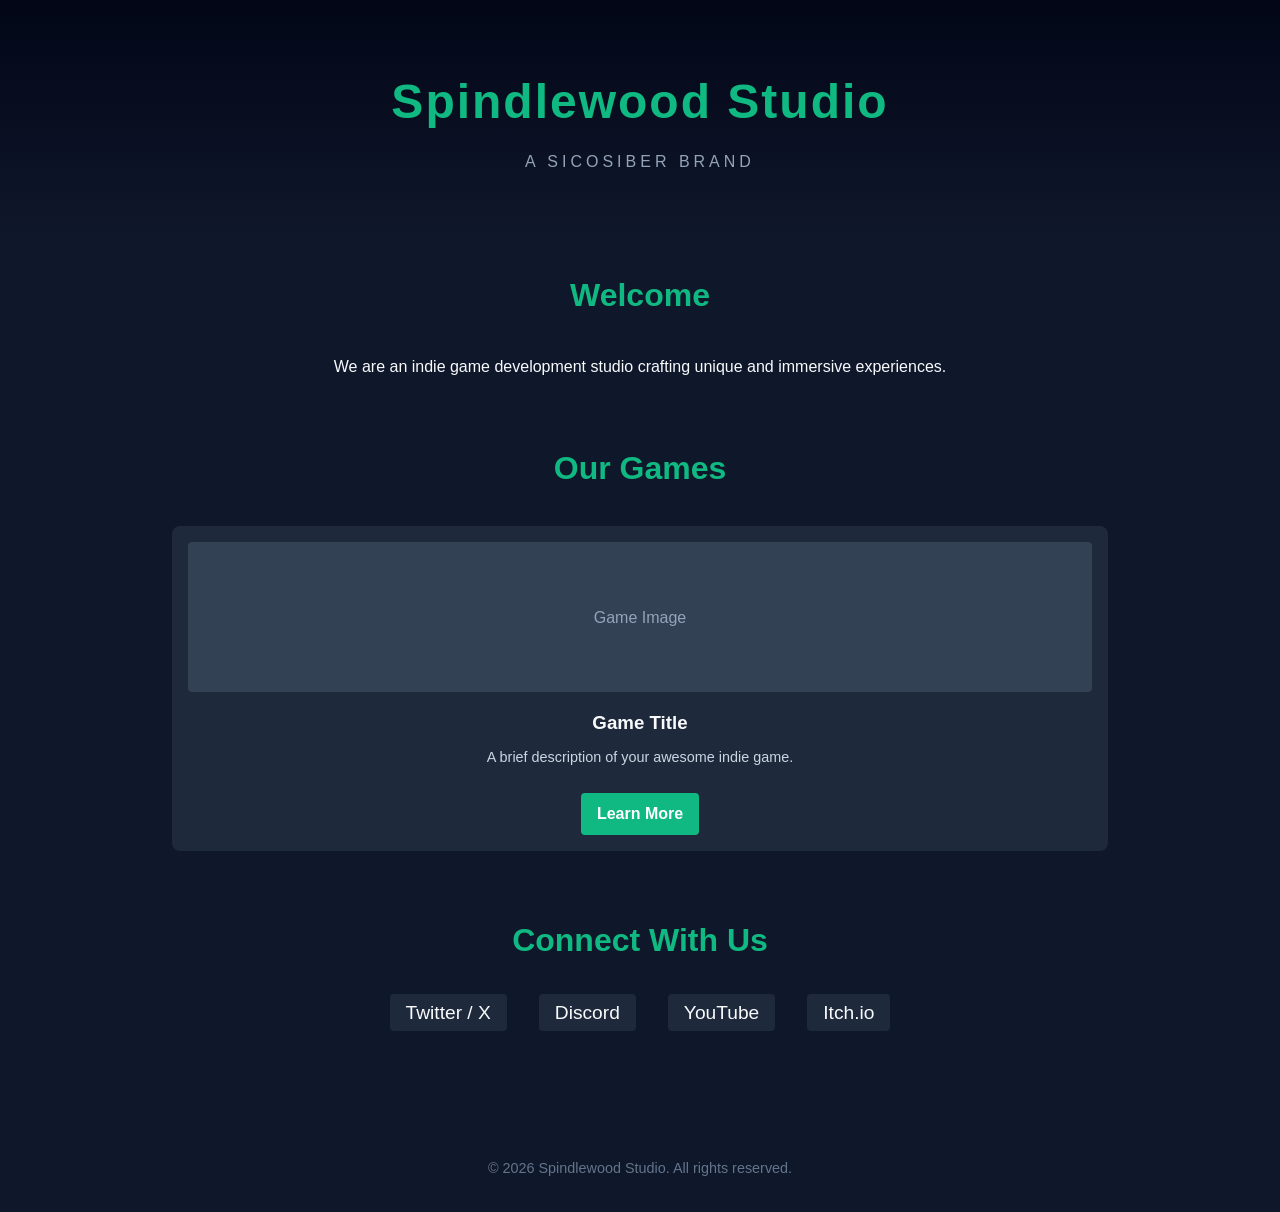
==== index.html @ 08536026 "Initial commit for Spindlewood Studio website" ====
<!DOCTYPE html>
<html lang="en">
<head>
    <meta charset="UTF-8">
    <meta name="viewport" content="width=device-width, initial-scale=1.0">
    <title>Spindlewood Studio | Sicosiber</title>
    <link rel="stylesheet" href="style.css">
</head>
<body>
    <header>
        <div class="logo">Spindlewood Studio</div>
        <p class="brand">A Sicosiber Brand</p>
    </header>

    <main>
        <section id="about">
            <h2>Welcome</h2>
            <p>We are an indie game development studio crafting unique and immersive experiences.</p>
        </section>

        <section id="games">
            <h2>Our Games</h2>
            <div class="game-grid">
                <!-- Placeholder Game 1 -->
                <div class="game-card">
                    <div class="game-image-placeholder">Game Image</div>
                    <h3>Game Title</h3>
                    <p>A brief description of your awesome indie game.</p>
                    <a href="#" class="btn">Learn More</a>
                </div>
            </div>
        </section>

        <section id="socials">
            <h2>Connect With Us</h2>
            <ul class="social-links">
                <li><a href="#">Twitter / X</a></li>
                <li><a href="#">Discord</a></li>
                <li><a href="#">YouTube</a></li>
                <li><a href="#">Itch.io</a></li>
            </ul>
        </section>
    </main>

    <footer>
        <p>&copy; 2026 Spindlewood Studio. All rights reserved.</p>
    </footer>
</body>
</html>
---- style.css ----
:root {
    --bg-color: #0f172a;
    --text-color: #f8fafc;
    --accent-color: #10b981; /* Wood/Forest vibe accent */
    --card-bg: #1e293b;
}

* { margin: 0; padding: 0; box-sizing: border-box; }

body {
    font-family: 'Segoe UI', Tahoma, Geneva, Verdana, sans-serif;
    background-color: var(--bg-color);
    color: var(--text-color);
    line-height: 1.6;
}

header {
    text-align: center;
    padding: 4rem 2rem;
    background: linear-gradient(180deg, #020617 0%, var(--bg-color) 100%);
}

.logo {
    font-size: 3rem;
    font-weight: bold;
    letter-spacing: 2px;
    color: var(--accent-color);
}

.brand {
    font-size: 1rem;
    color: #94a3b8;
    text-transform: uppercase;
    letter-spacing: 4px;
    margin-top: 0.5rem;
}

main {
    max-width: 1000px;
    margin: 0 auto;
    padding: 2rem;
}

section {
    margin-bottom: 4rem;
    text-align: center;
}

h2 {
    font-size: 2rem;
    margin-bottom: 2rem;
    color: var(--accent-color);
}

.game-grid {
    display: grid;
    grid-template-columns: repeat(auto-fit, minmax(250px, 1fr));
    gap: 2rem;
}

.game-card {
    background-color: var(--card-bg);
    border-radius: 8px;
    padding: 1rem;
    transition: transform 0.2s;
}

.game-card:hover {
    transform: translateY(-5px);
}

.game-image-placeholder {
    background-color: #334155;
    height: 150px;
    border-radius: 4px;
    display: flex;
    align-items: center;
    justify-content: center;
    margin-bottom: 1rem;
    color: #94a3b8;
}

.game-card h3 { margin-bottom: 0.5rem; }
.game-card p { margin-bottom: 1.5rem; font-size: 0.9rem; color: #cbd5e1; }

.btn {
    display: inline-block;
    background-color: var(--accent-color);
    color: #fff;
    padding: 0.5rem 1rem;
    text-decoration: none;
    border-radius: 4px;
    font-weight: bold;
}

.social-links {
    list-style: none;
    display: flex;
    justify-content: center;
    gap: 2rem;
    flex-wrap: wrap;
}

.social-links a {
    color: var(--text-color);
    text-decoration: none;
    font-size: 1.2rem;
    padding: 0.5rem 1rem;
    background-color: var(--card-bg);
    border-radius: 4px;
    transition: background-color 0.2s;
}

.social-links a:hover {
    background-color: var(--accent-color);
}

footer {
    text-align: center;
    padding: 2rem;
    color: #64748b;
    font-size: 0.9rem;
}
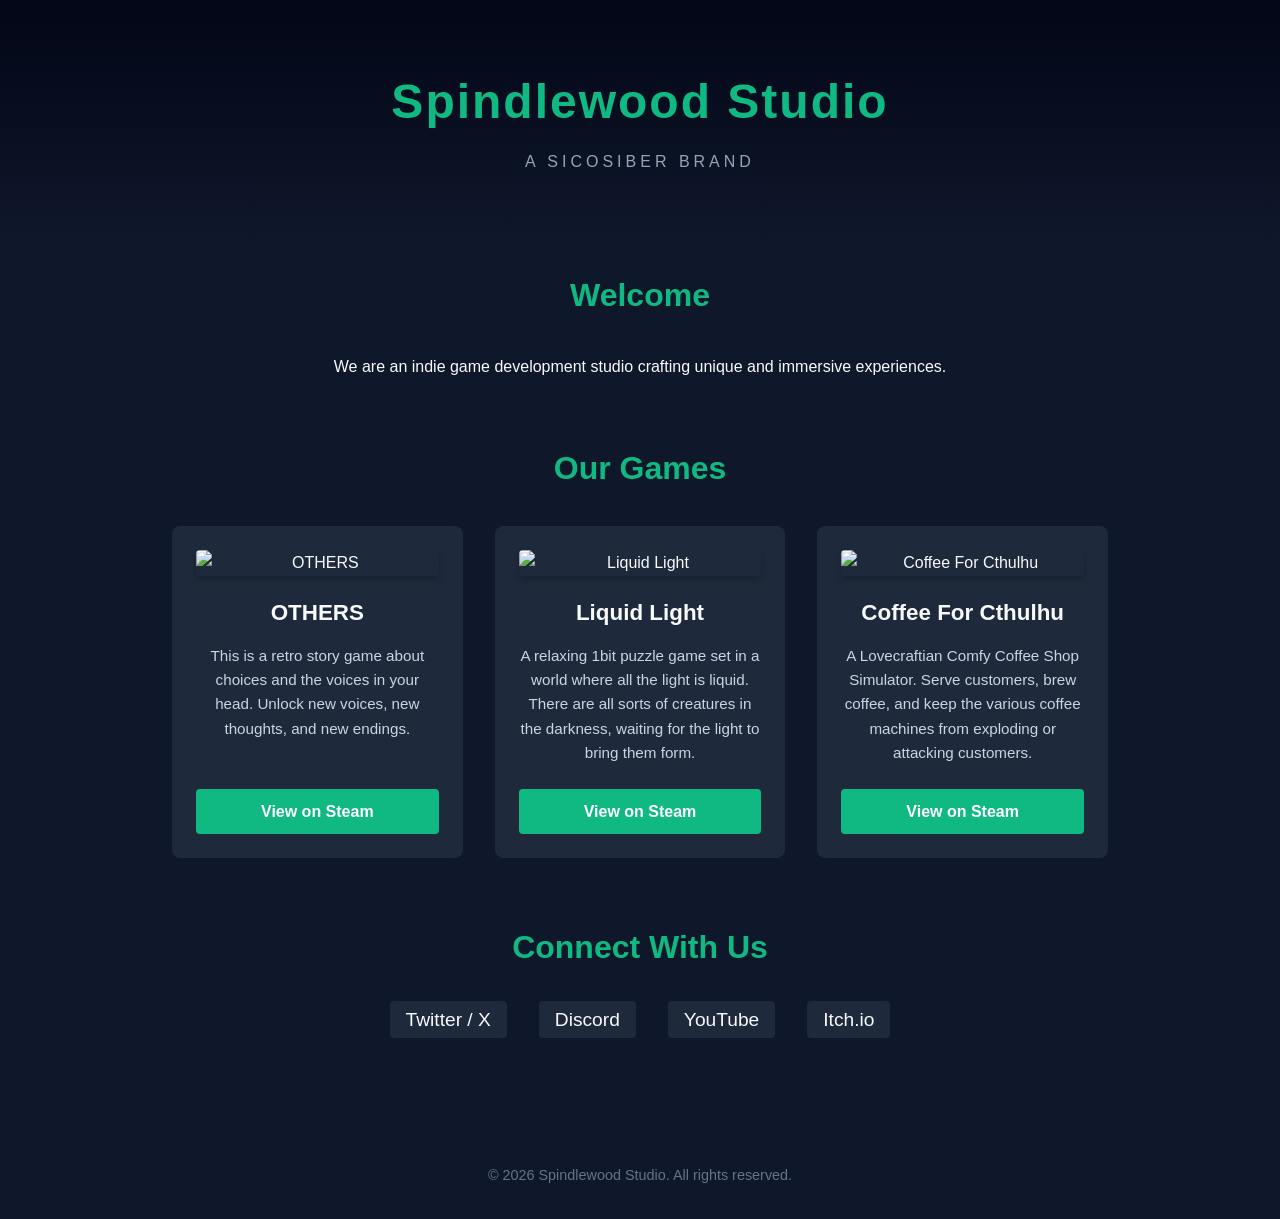
==== commit 279cb7bf: "Add real game data from Steam" ====
--- a/index.html
+++ b/index.html
@@ -21,13 +21,31 @@
         <section id="games">
             <h2>Our Games</h2>
             <div class="game-grid">
-                <!-- Placeholder Game 1 -->
+                
+                <!-- Game 1: OTHERS -->
                 <div class="game-card">
-                    <div class="game-image-placeholder">Game Image</div>
-                    <h3>Game Title</h3>
-                    <p>A brief description of your awesome indie game.</p>
-                    <a href="#" class="btn">Learn More</a>
+                    <img src="https://shared.fastly.steamstatic.com/store_item_assets/steam/apps/3694710/1a343a101836d34b8916713527127f7a43e035cf/capsule_616x353.jpg" alt="OTHERS" class="game-image">
+                    <h3>OTHERS</h3>
+                    <p>This is a retro story game about choices and the voices in your head. Unlock new voices, new thoughts, and new endings.</p>
+                    <a href="https://store.steampowered.com/app/3694710/OTHERS/" target="_blank" class="btn">View on Steam</a>
                 </div>
+
+                <!-- Game 2: Liquid Light -->
+                <div class="game-card">
+                    <img src="https://shared.fastly.steamstatic.com/store_item_assets/steam/apps/2750690/capsule_616x353.jpg" alt="Liquid Light" class="game-image">
+                    <h3>Liquid Light</h3>
+                    <p>A relaxing 1bit puzzle game set in a world where all the light is liquid. There are all sorts of creatures in the darkness, waiting for the light to bring them form.</p>
+                    <a href="https://store.steampowered.com/app/2750690/Liquid_Light/" target="_blank" class="btn">View on Steam</a>
+                </div>
+
+                <!-- Game 3: Coffee For Cthulhu -->
+                <div class="game-card">
+                    <img src="https://shared.fastly.steamstatic.com/store_item_assets/steam/apps/2845560/capsule_616x353.jpg" alt="Coffee For Cthulhu" class="game-image">
+                    <h3>Coffee For Cthulhu</h3>
+                    <p>A Lovecraftian Comfy Coffee Shop Simulator. Serve customers, brew coffee, and keep the various coffee machines from exploding or attacking customers.</p>
+                    <a href="https://store.steampowered.com/app/2845560/Coffee_For_Cthulhu/" target="_blank" class="btn">View on Steam</a>
+                </div>
+
             </div>
         </section>
 
--- a/style.css
+++ b/style.css
@@ -61,36 +61,42 @@
 .game-card {
     background-color: var(--card-bg);
     border-radius: 8px;
-    padding: 1rem;
-    transition: transform 0.2s;
+    padding: 1.5rem;
+    transition: transform 0.2s, box-shadow 0.2s;
+    display: flex;
+    flex-direction: column;
 }
 
 .game-card:hover {
     transform: translateY(-5px);
+    box-shadow: 0 10px 20px rgba(0,0,0,0.3);
 }
 
-.game-image-placeholder {
-    background-color: #334155;
-    height: 150px;
+.game-image {
+    width: 100%;
+    height: auto;
     border-radius: 4px;
-    display: flex;
-    align-items: center;
-    justify-content: center;
-    margin-bottom: 1rem;
-    color: #94a3b8;
+    margin-bottom: 1.2rem;
+    box-shadow: 0 4px 6px rgba(0,0,0,0.2);
 }
 
-.game-card h3 { margin-bottom: 0.5rem; }
-.game-card p { margin-bottom: 1.5rem; font-size: 0.9rem; color: #cbd5e1; }
+.game-card h3 { margin-bottom: 0.8rem; font-size: 1.4rem; }
+.game-card p { margin-bottom: 1.5rem; font-size: 0.95rem; color: #cbd5e1; flex-grow: 1; }
 
 .btn {
     display: inline-block;
     background-color: var(--accent-color);
     color: #fff;
-    padding: 0.5rem 1rem;
+    padding: 0.6rem 1.2rem;
     text-decoration: none;
     border-radius: 4px;
     font-weight: bold;
+    text-align: center;
+    transition: background-color 0.2s;
+}
+
+.btn:hover {
+    background-color: #059669; /* Slightly darker green on hover */
 }
 
 .social-links {
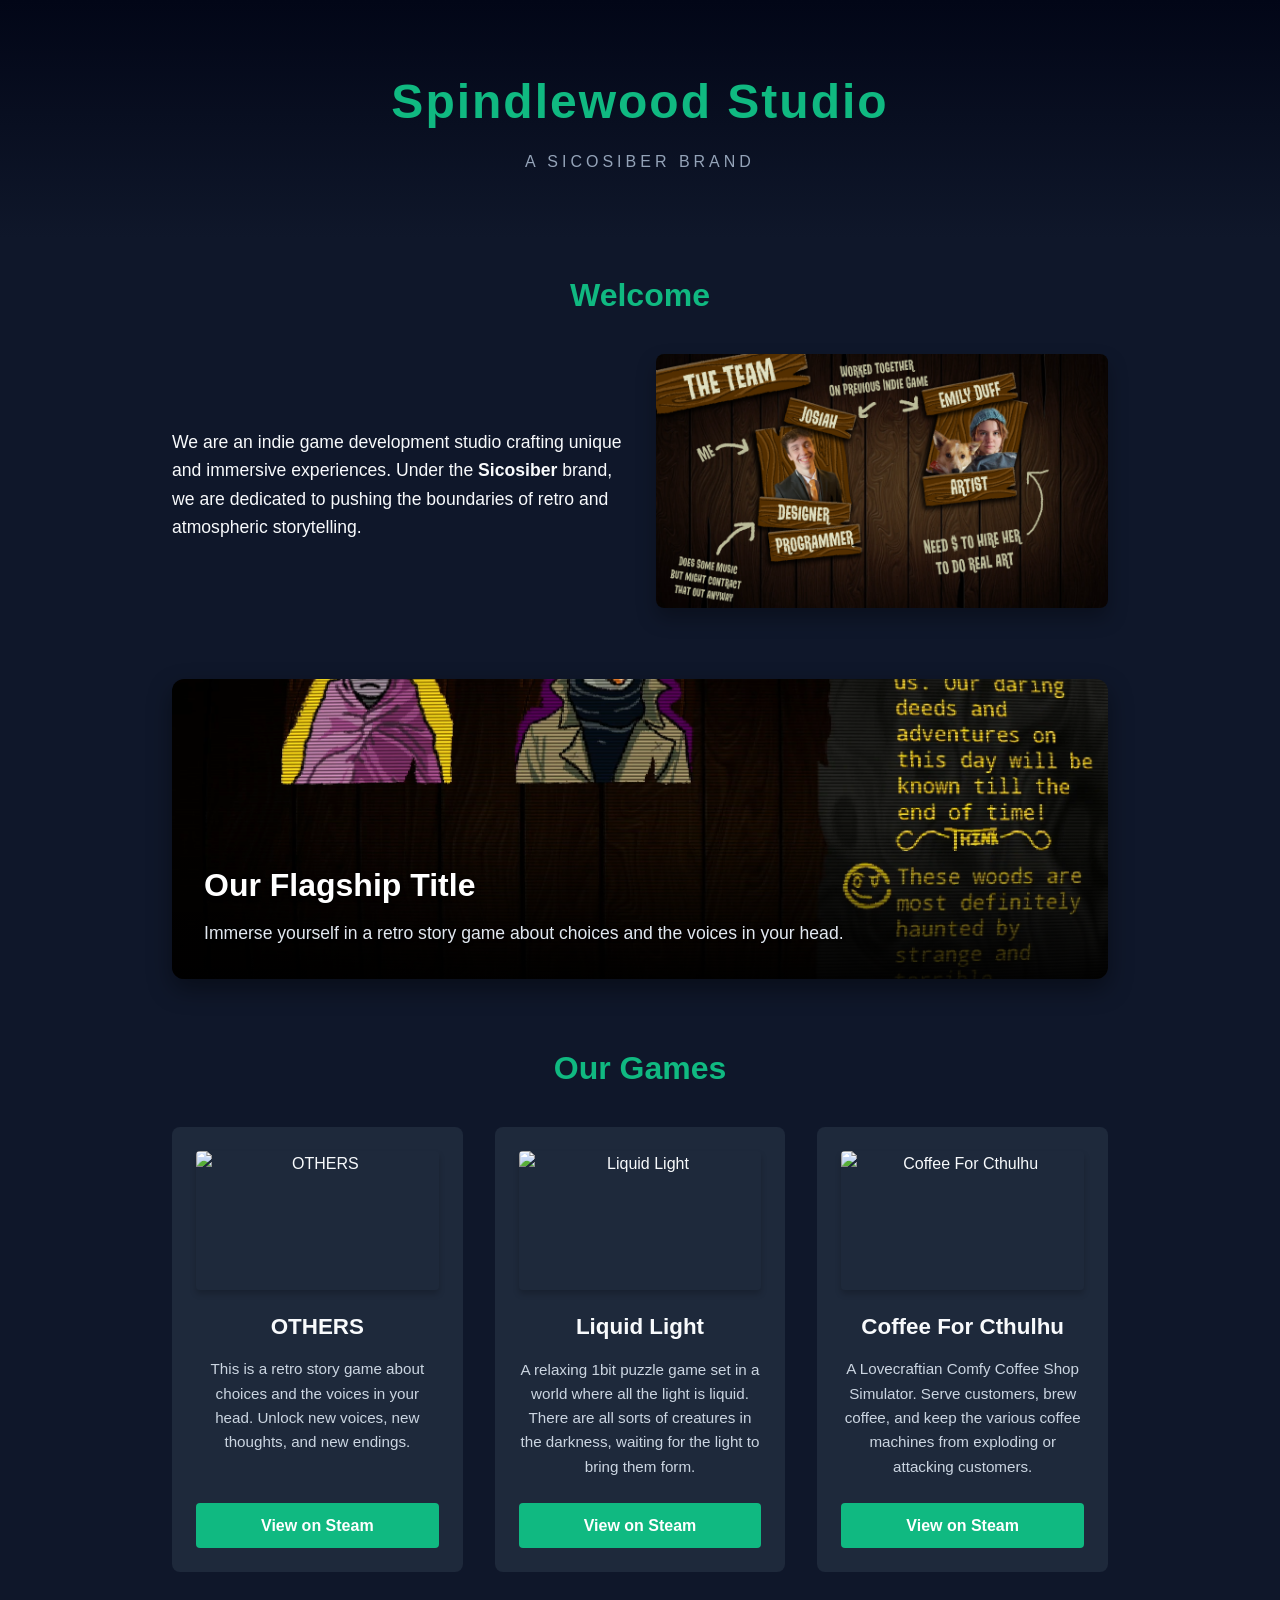
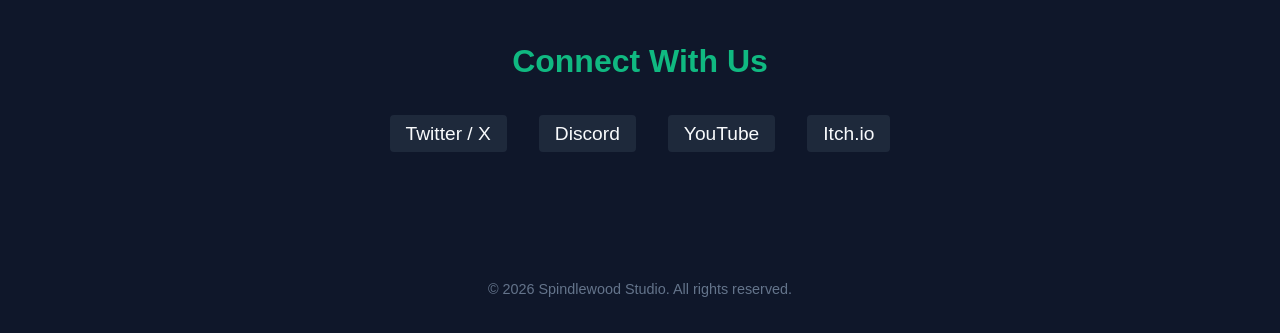
==== commit df48da7a: "Fix image crop issue and spruce up website with promo graphics" ====
--- a/index.html
+++ b/index.html
@@ -15,7 +15,23 @@
     <main>
         <section id="about">
             <h2>Welcome</h2>
-            <p>We are an indie game development studio crafting unique and immersive experiences.</p>
+            <div class="about-content">
+                <div class="about-text">
+                    <p>We are an indie game development studio crafting unique and immersive experiences. Under the <strong>Sicosiber</strong> brand, we are dedicated to pushing the boundaries of retro and atmospheric storytelling.</p>
+                </div>
+                <div class="about-image">
+                    <img src="images/Team.png" alt="The Spindlewood Studio Team" class="featured-img">
+                </div>
+            </div>
+        </section>
+
+        <section id="featured">
+            <div class="featured-banner" style="background-image: url('images/OTHERS_Screenshot.png');">
+                <div class="featured-overlay">
+                    <h2>Our Flagship Title</h2>
+                    <p>Immerse yourself in a retro story game about choices and the voices in your head.</p>
+                </div>
+            </div>
         </section>
 
         <section id="games">
--- a/style.css
+++ b/style.css
@@ -52,6 +52,66 @@
     color: var(--accent-color);
 }
 
+.about-content {
+    display: flex;
+    align-items: center;
+    justify-content: center;
+    gap: 2rem;
+    flex-wrap: wrap;
+    text-align: left;
+}
+
+.about-text {
+    flex: 1;
+    min-width: 300px;
+    font-size: 1.1rem;
+}
+
+.about-image {
+    flex: 1;
+    min-width: 300px;
+}
+
+.featured-img {
+    width: 100%;
+    border-radius: 8px;
+    box-shadow: 0 10px 20px rgba(0,0,0,0.3);
+}
+
+.featured-banner {
+    width: 100%;
+    height: 300px;
+    background-size: cover;
+    background-position: center;
+    border-radius: 12px;
+    position: relative;
+    overflow: hidden;
+    margin-bottom: 4rem;
+    box-shadow: 0 10px 25px rgba(0,0,0,0.4);
+}
+
+.featured-overlay {
+    position: absolute;
+    bottom: 0;
+    left: 0;
+    width: 100%;
+    padding: 2rem;
+    background: linear-gradient(to top, rgba(0,0,0,0.9) 0%, rgba(0,0,0,0) 100%);
+    text-align: left;
+}
+
+.featured-overlay h2 {
+    margin-bottom: 0.5rem;
+    color: #fff;
+    text-shadow: 2px 2px 4px rgba(0,0,0,0.8);
+}
+
+.featured-overlay p {
+    font-size: 1.1rem;
+    color: #e2e8f0;
+    text-shadow: 1px 1px 3px rgba(0,0,0,0.8);
+}
+
 .game-grid {
     display: grid;
     grid-template-columns: repeat(auto-fit, minmax(250px, 1fr));
@@ -74,10 +134,12 @@
 
 .game-image {
     width: 100%;
-    height: auto;
+    aspect-ratio: 616 / 353;
+    object-fit: cover;
     border-radius: 4px;
     margin-bottom: 1.2rem;
     box-shadow: 0 4px 6px rgba(0,0,0,0.2);
+    display: block;
 }
 
 .game-card h3 { margin-bottom: 0.8rem; font-size: 1.4rem; }
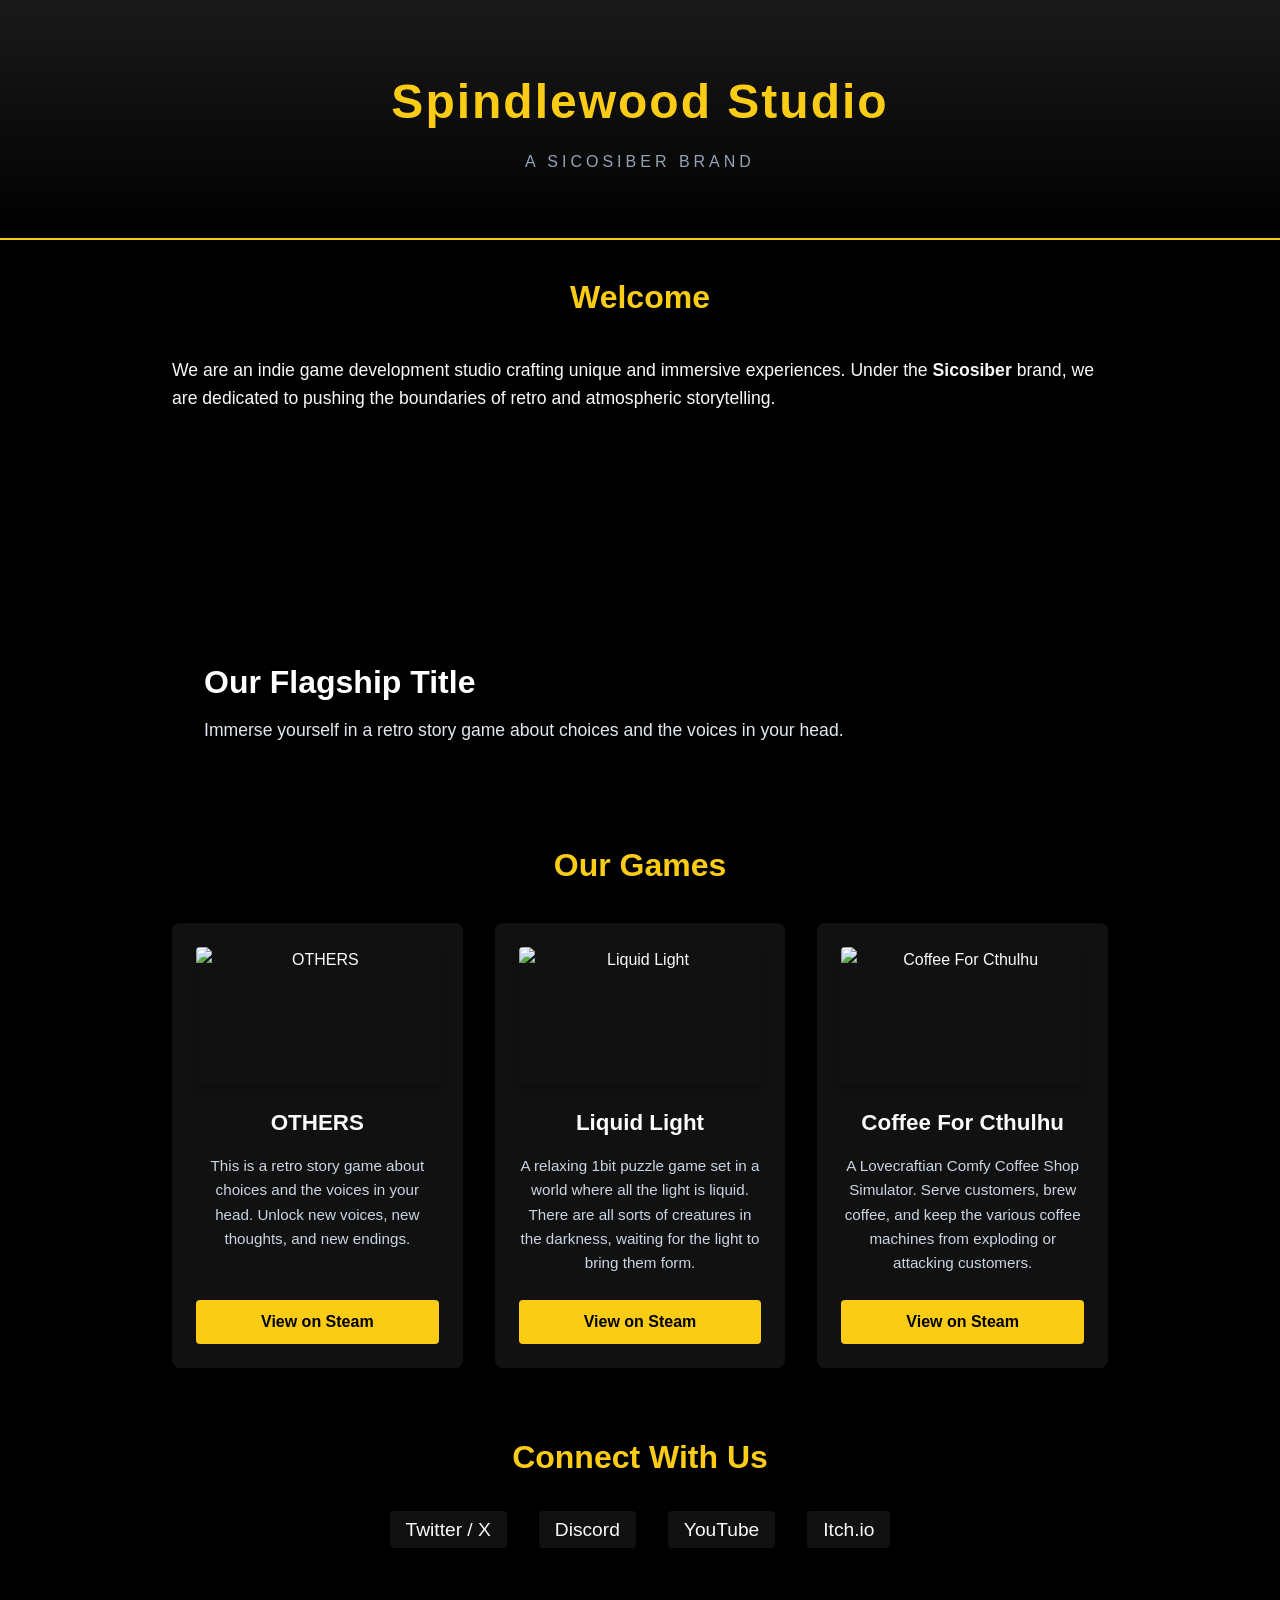
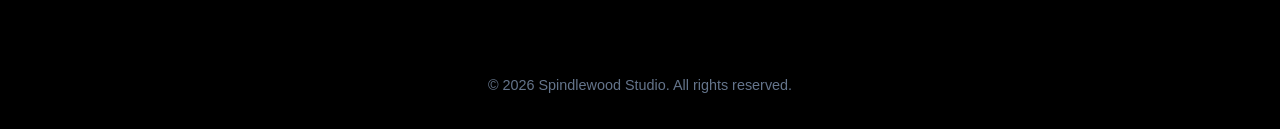
==== commit 919dc13f: "Update color scheme to OTHERS black/yellow and remove outdated images" ====
--- a/index.html
+++ b/index.html
@@ -19,14 +19,11 @@
                 <div class="about-text">
                     <p>We are an indie game development studio crafting unique and immersive experiences. Under the <strong>Sicosiber</strong> brand, we are dedicated to pushing the boundaries of retro and atmospheric storytelling.</p>
                 </div>
-                <div class="about-image">
-                    <img src="images/Team.png" alt="The Spindlewood Studio Team" class="featured-img">
-                </div>
             </div>
         </section>
 
         <section id="featured">
-            <div class="featured-banner" style="background-image: url('images/OTHERS_Screenshot.png');">
+            <div class="featured-banner" style="background-image: url('https://shared.fastly.steamstatic.com/store_item_assets/steam/apps/3694710/header.jpg');">
                 <div class="featured-overlay">
                     <h2>Our Flagship Title</h2>
                     <p>Immerse yourself in a retro story game about choices and the voices in your head.</p>
--- a/style.css
+++ b/style.css
@@ -1,8 +1,8 @@
 :root {
-    --bg-color: #0f172a;
+    --bg-color: #000000;
     --text-color: #f8fafc;
-    --accent-color: #10b981; /* Wood/Forest vibe accent */
-    --card-bg: #1e293b;
+    --accent-color: #facc15; /* OTHERS Yellow */
+    --card-bg: #111111;
 }
 
 * { margin: 0; padding: 0; box-sizing: border-box; }
@@ -17,7 +17,8 @@
 header {
     text-align: center;
     padding: 4rem 2rem;
-    background: linear-gradient(180deg, #020617 0%, var(--bg-color) 100%);
+    background: linear-gradient(180deg, #1a1a1a 0%, var(--bg-color) 100%);
+    border-bottom: 2px solid var(--accent-color);
 }
 
 .logo {
@@ -148,17 +149,18 @@
 .btn {
     display: inline-block;
     background-color: var(--accent-color);
-    color: #fff;
+    color: #000;
     padding: 0.6rem 1.2rem;
     text-decoration: none;
     border-radius: 4px;
     font-weight: bold;
     text-align: center;
-    transition: background-color 0.2s;
+    transition: background-color 0.2s, transform 0.2s;
 }
 
 .btn:hover {
-    background-color: #059669; /* Slightly darker green on hover */
+    background-color: #eab308; /* Slightly darker yellow on hover */
+    transform: scale(1.05);
 }
 
 .social-links {
@@ -181,6 +183,7 @@
 
 .social-links a:hover {
     background-color: var(--accent-color);
+    color: #000;
 }
 
 footer {
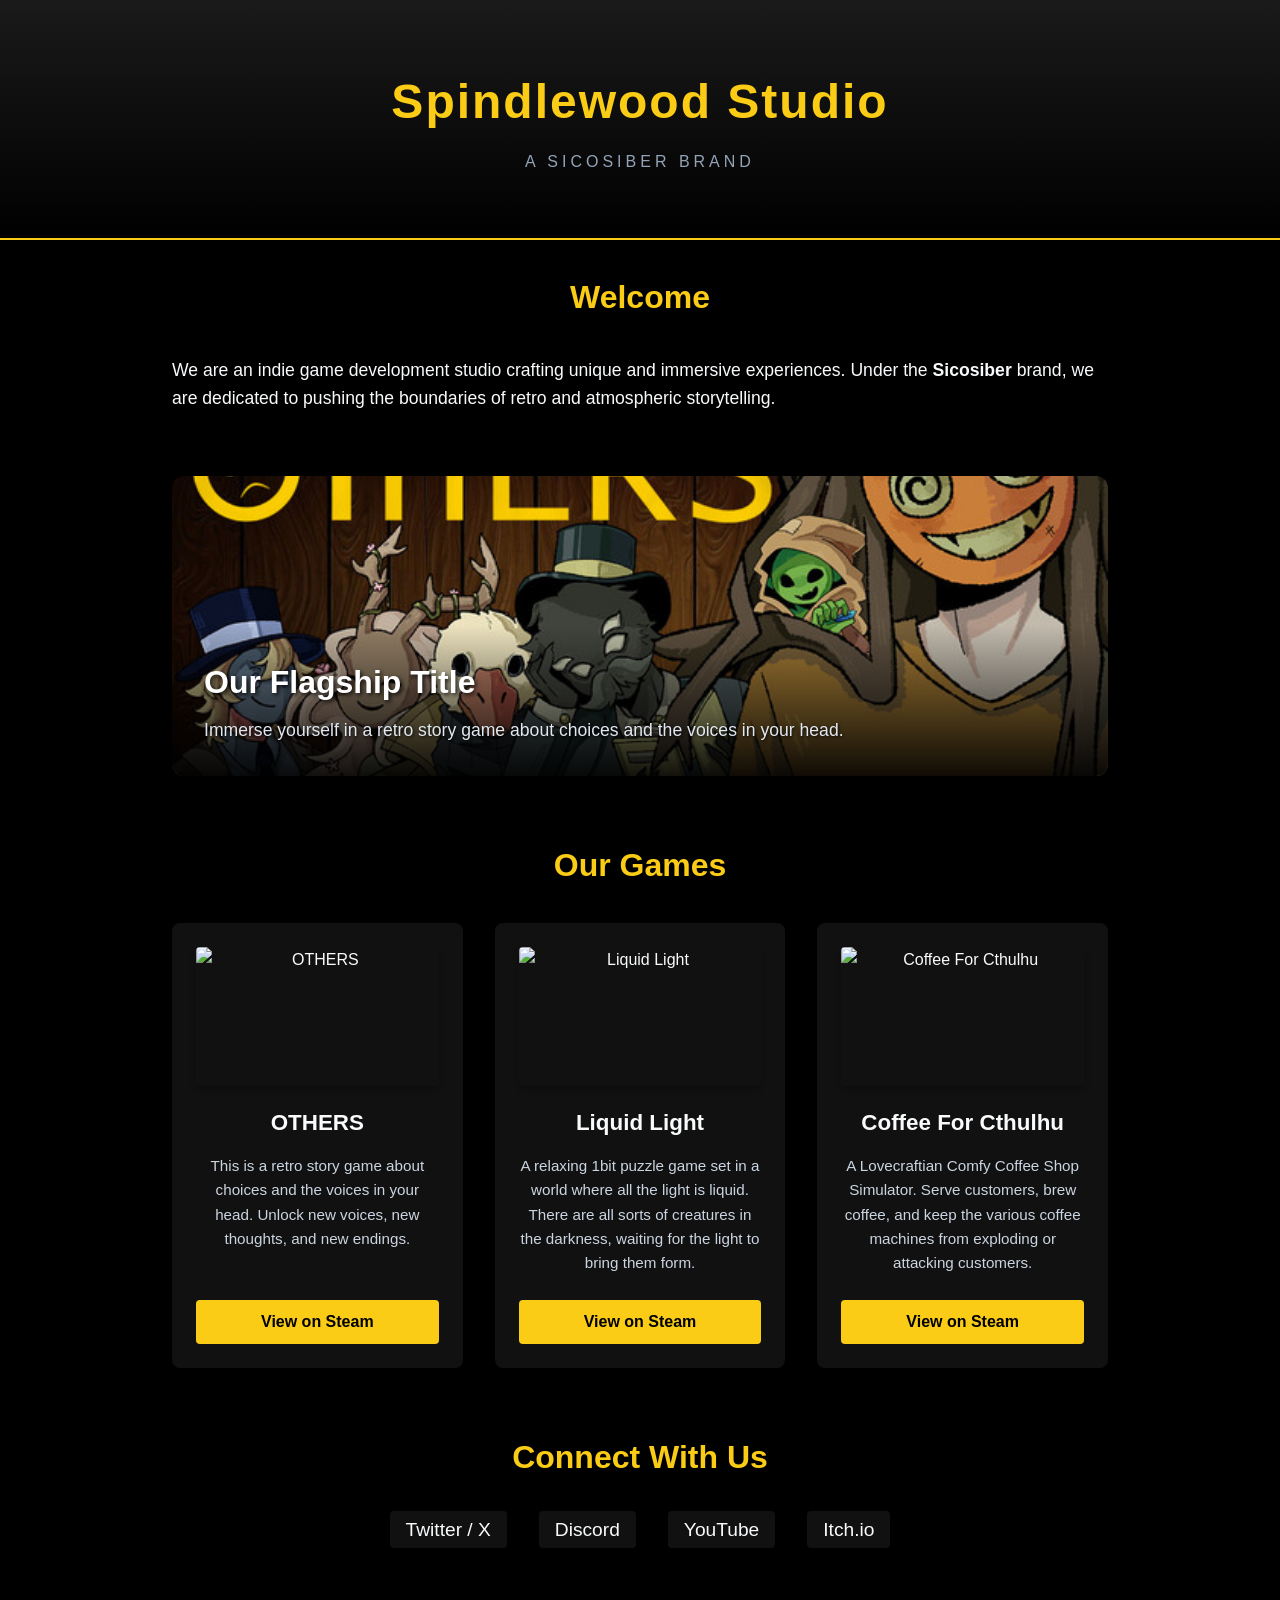
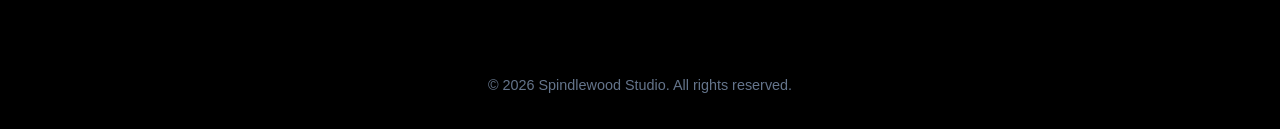
==== commit b49a1261: "Bust CSS cache and use local image for banner" ====
--- a/index.html
+++ b/index.html
@@ -4,7 +4,7 @@
     <meta charset="UTF-8">
     <meta name="viewport" content="width=device-width, initial-scale=1.0">
     <title>Spindlewood Studio | Sicosiber</title>
-    <link rel="stylesheet" href="style.css">
+    <link rel="stylesheet" href="style.css?v=2">
 </head>
 <body>
     <header>
@@ -23,7 +23,7 @@
         </section>
 
         <section id="featured">
-            <div class="featured-banner" style="background-image: url('https://shared.fastly.steamstatic.com/store_item_assets/steam/apps/3694710/header.jpg');">
+            <div class="featured-banner" style="background-image: url('images/header.jpg');">
                 <div class="featured-overlay">
                     <h2>Our Flagship Title</h2>
                     <p>Immerse yourself in a retro story game about choices and the voices in your head.</p>
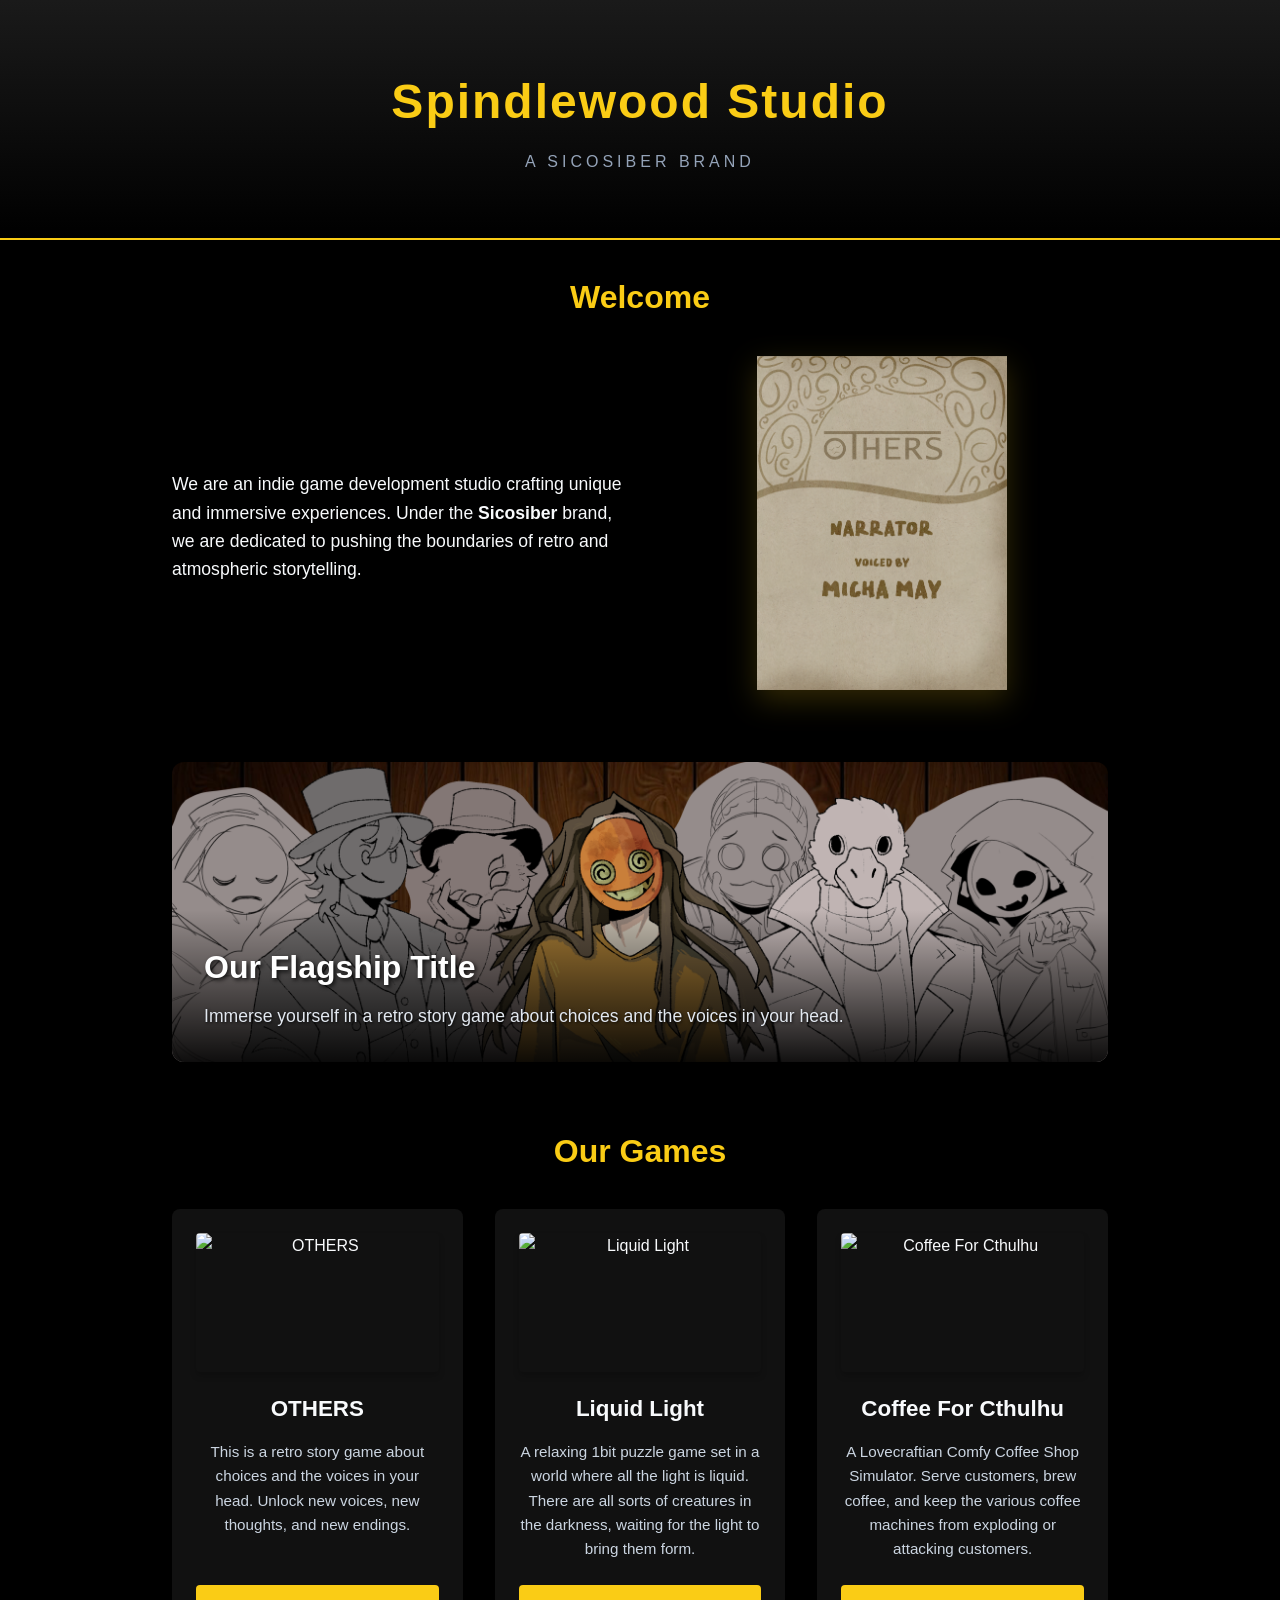
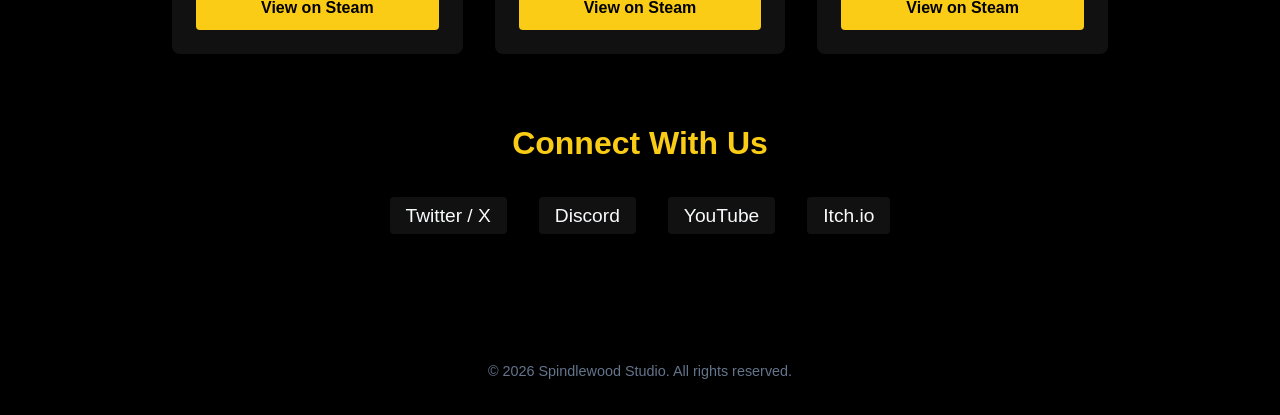
==== commit 918587b7: "Fix banner image cut-off using official Library Hero image, and spruce up about section with charact" ====
--- a/index.html
+++ b/index.html
@@ -4,7 +4,7 @@
     <meta charset="UTF-8">
     <meta name="viewport" content="width=device-width, initial-scale=1.0">
     <title>Spindlewood Studio | Sicosiber</title>
-    <link rel="stylesheet" href="style.css?v=2">
+    <link rel="stylesheet" href="style.css?v=3">
 </head>
 <body>
     <header>
@@ -19,11 +19,14 @@
                 <div class="about-text">
                     <p>We are an indie game development studio crafting unique and immersive experiences. Under the <strong>Sicosiber</strong> brand, we are dedicated to pushing the boundaries of retro and atmospheric storytelling.</p>
                 </div>
+                <div class="about-image">
+                    <img src="images/Narrator.png" alt="The Narrator" class="about-character-img">
+                </div>
             </div>
         </section>
 
         <section id="featured">
-            <div class="featured-banner" style="background-image: url('images/header.jpg');">
+            <div class="featured-banner" style="background-image: url('images/OTHERS_library_hero.png');">
                 <div class="featured-overlay">
                     <h2>Our Flagship Title</h2>
                     <p>Immerse yourself in a retro story game about choices and the voices in your head.</p>
--- a/style.css
+++ b/style.css
@@ -71,6 +71,14 @@
 .about-image {
     flex: 1;
     min-width: 300px;
+    text-align: center;
+}
+
+.about-character-img {
+    max-width: 250px;
+    width: 100%;
+    height: auto;
+    filter: drop-shadow(0 10px 15px rgba(250, 204, 21, 0.2)); /* Yellow glow */
 }
 
 .featured-img {
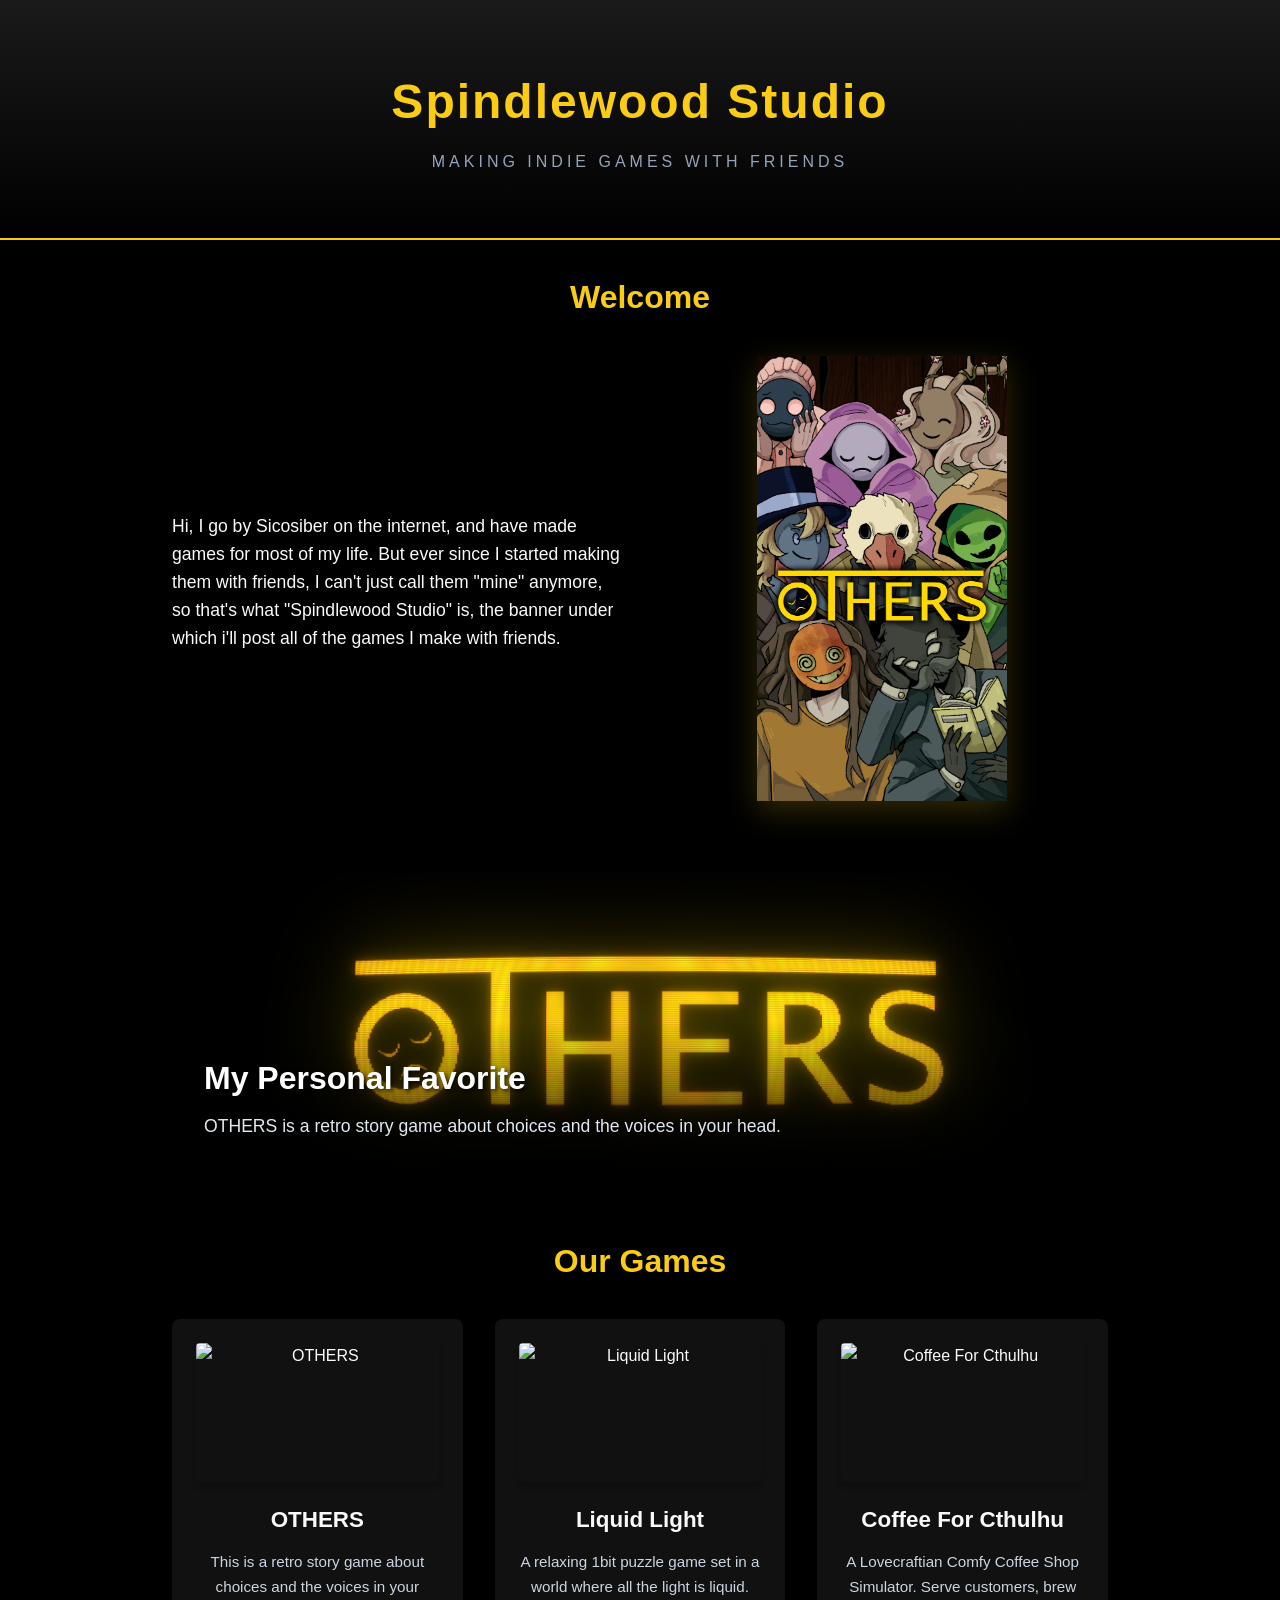
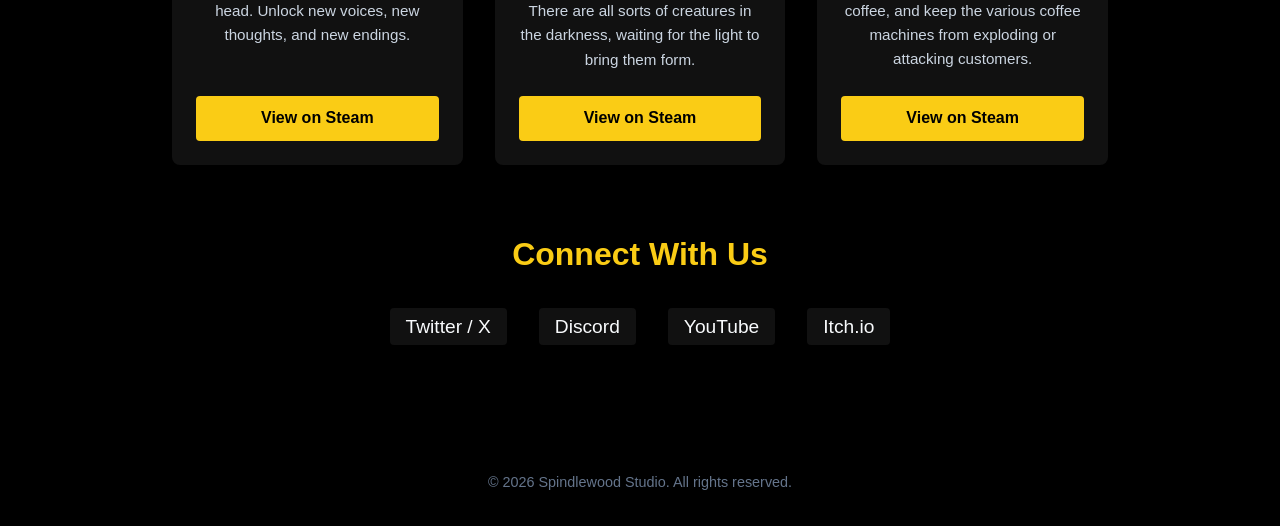
==== commit 9fb2ac43: "Update website content based on local user edits" ====
--- a/index.html
+++ b/index.html
@@ -9,7 +9,7 @@
 <body>
     <header>
         <div class="logo">Spindlewood Studio</div>
-        <p class="brand">A Sicosiber Brand</p>
+        <p class="brand">Making Indie Games with Friends</p>
     </header>
 
     <main>
@@ -17,19 +17,19 @@
             <h2>Welcome</h2>
             <div class="about-content">
                 <div class="about-text">
-                    <p>We are an indie game development studio crafting unique and immersive experiences. Under the <strong>Sicosiber</strong> brand, we are dedicated to pushing the boundaries of retro and atmospheric storytelling.</p>
+                    <p>Hi, I go by Sicosiber on the internet, and have made games for most of my life. But ever since I started making them with friends, I can't just call them "mine" anymore, so that's what "Spindlewood Studio" is, the banner under which i'll post all of the games I make with friends.</p>
                 </div>
                 <div class="about-image">
-                    <img src="images/Narrator.png" alt="The Narrator" class="about-character-img">
+                    <img src="images/OTHERS_Vertical.png" alt="The Narrator" class="about-character-img">
                 </div>
             </div>
         </section>
 
         <section id="featured">
-            <div class="featured-banner" style="background-image: url('images/OTHERS_library_hero.png');">
+            <div class="featured-banner" style="background-image: url('images/OthersBanner.png');">
                 <div class="featured-overlay">
-                    <h2>Our Flagship Title</h2>
-                    <p>Immerse yourself in a retro story game about choices and the voices in your head.</p>
+                    <h2>My Personal Favorite</h2>
+                    <p>OTHERS is a retro story game about choices and the voices in your head.</p>
                 </div>
             </div>
         </section>
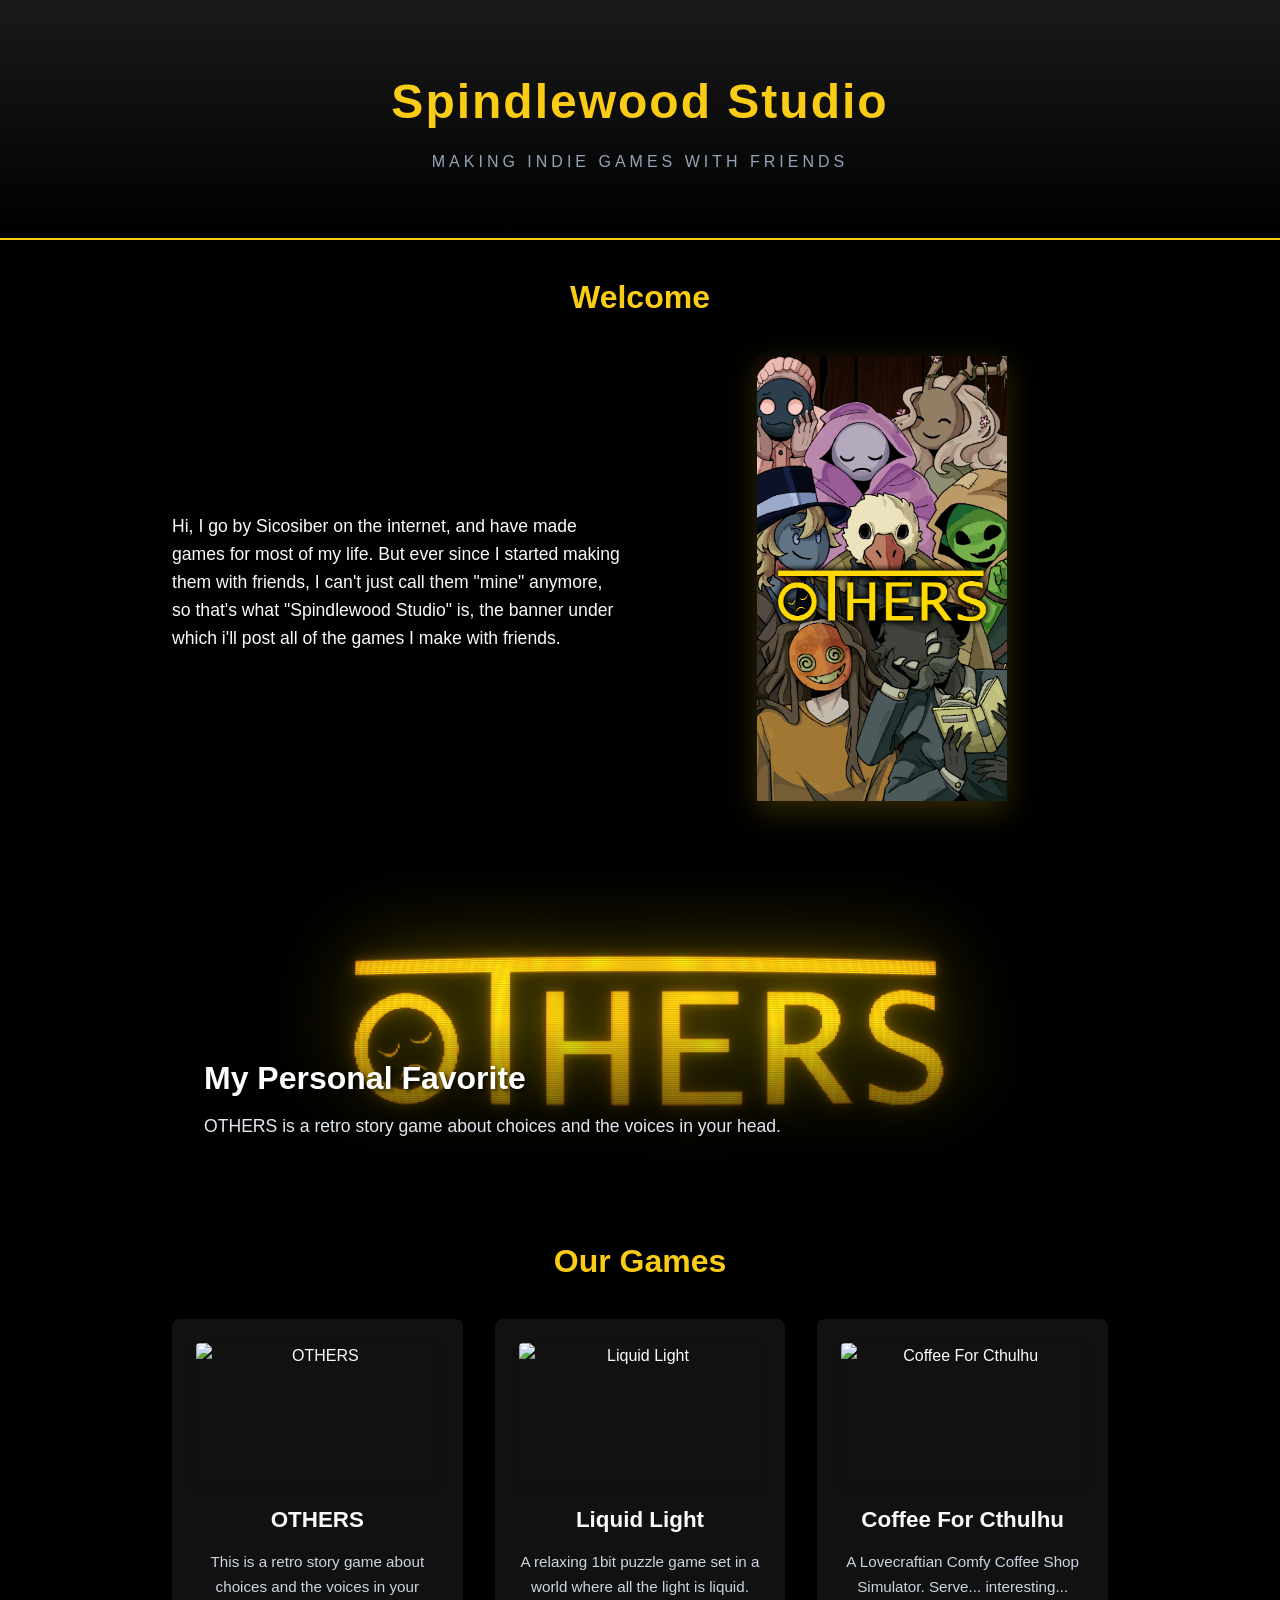
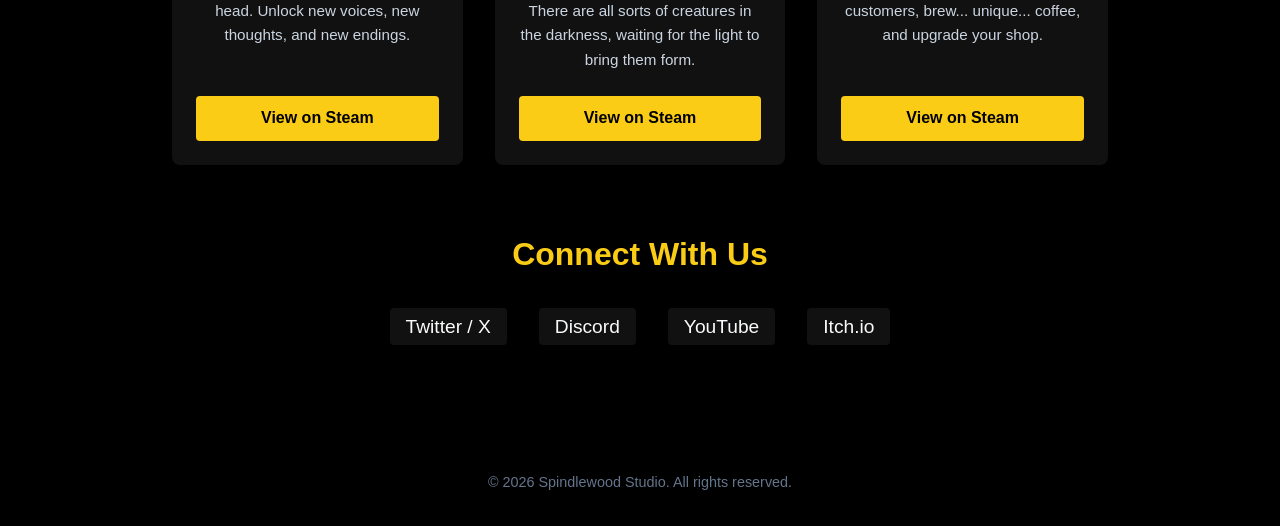
==== commit 47d5c74a: "Apply user's latest local edits" ====
--- a/index.html
+++ b/index.html
@@ -58,7 +58,7 @@
                 <div class="game-card">
                     <img src="https://shared.fastly.steamstatic.com/store_item_assets/steam/apps/2845560/capsule_616x353.jpg" alt="Coffee For Cthulhu" class="game-image">
                     <h3>Coffee For Cthulhu</h3>
-                    <p>A Lovecraftian Comfy Coffee Shop Simulator. Serve customers, brew coffee, and keep the various coffee machines from exploding or attacking customers.</p>
+                    <p>A Lovecraftian Comfy Coffee Shop Simulator. Serve... interesting... customers, brew... unique... coffee, and upgrade your shop.</p>
                     <a href="https://store.steampowered.com/app/2845560/Coffee_For_Cthulhu/" target="_blank" class="btn">View on Steam</a>
                 </div>
 
